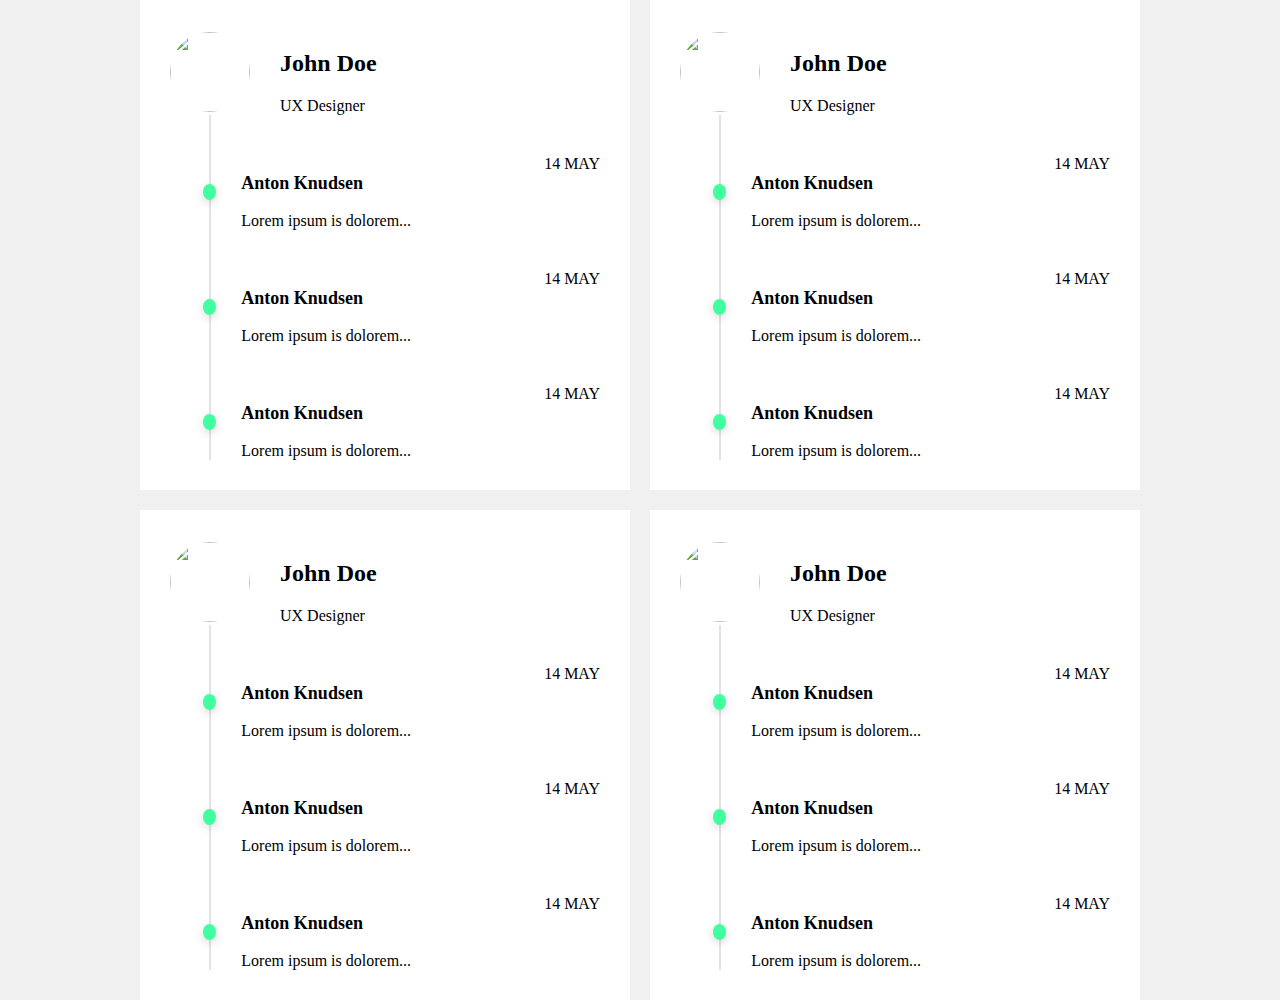
==== 3-4/Задача 2/Задача 2.html @ bfaa4569 "Add files via upload" ====
<!DOCTYPE html>
<html lang="en">
  <head>
    <meta charset="UTF-8" />
    <meta http-equiv="X-UA-Compatible" content="IE=edge" />
    <meta name="viewport" content="width=device-width, initial-scale=1.0" />
    <title>Задача 2</title>
    <link
      href="https://cdn.jsdelivr.net/npm/bootstrap@5.1.1/dist/css/bootstrap.min.css"
      rel="stylesheet"
      integrity="sha384-F3w7mX95PdgyTmZZMECAngseQB83DfGTowi0iMjiWaeVhAn4FJkqJByhZMI3AhiU"
      crossorigin="anonymous"
    />
    <link rel="stylesheet" href="Задача 2.css" />
  </head>
  <body>
    <div class="card">
      <div class="head">
        <img
          src="https://external-content.duckduckgo.com/iu/?u=https%3A%2F%2Fcdn.wallpapersafari.com%2F99%2F86%2FrvuBZM.jpg&f=1&nofb=1"
          alt=""
        />
        <div class="text">
          <h2>John Doe</h2>
          <span>UX Designer</span>
        </div>
      </div>
      <div class="content">
        <div class="line"></div>
        <div class="content-item">
          <div class="dot"></div>
          <div class="text">
            <div class="title">
              <h3>Anton Knudsen</h3>
              <p>Lorem ipsum is dolorem...</p>
            </div>
            <span>14 may</span>
          </div>
        </div>
        <div class="content-item">
          <div class="dot"></div>
          <div class="text">
            <div class="title">
              <h3>Anton Knudsen</h3>
              <p>Lorem ipsum is dolorem...</p>
            </div>
            <span>14 may</span>
          </div>
        </div>
        <div class="content-item">
          <div class="dot"></div>
          <div class="text">
            <div class="title">
              <h3>Anton Knudsen</h3>
              <p>Lorem ipsum is dolorem...</p>
            </div>
            <span>14 may</span>
          </div>
        </div>
      </div>
    </div>
    <div class="card">
      <div class="head">
        <img
          src="https://external-content.duckduckgo.com/iu/?u=https%3A%2F%2Fcdn.wallpapersafari.com%2F99%2F86%2FrvuBZM.jpg&f=1&nofb=1"
          alt=""
        />
        <div class="text">
          <h2>John Doe</h2>
          <span>UX Designer</span>
        </div>
      </div>
      <div class="content">
        <div class="line"></div>
        <div class="content-item">
          <div class="dot"></div>
          <div class="text">
            <div class="title">
              <h3>Anton Knudsen</h3>
              <p>Lorem ipsum is dolorem...</p>
            </div>
            <span>14 may</span>
          </div>
        </div>
        <div class="content-item">
          <div class="dot"></div>
          <div class="text">
            <div class="title">
              <h3>Anton Knudsen</h3>
              <p>Lorem ipsum is dolorem...</p>
            </div>
            <span>14 may</span>
          </div>
        </div>
        <div class="content-item">
          <div class="dot"></div>
          <div class="text">
            <div class="title">
              <h3>Anton Knudsen</h3>
              <p>Lorem ipsum is dolorem...</p>
            </div>
            <span>14 may</span>
          </div>
        </div>
      </div>
    </div>
    <div class="card">
      <div class="head">
        <img
          src="https://external-content.duckduckgo.com/iu/?u=https%3A%2F%2Fcdn.wallpapersafari.com%2F99%2F86%2FrvuBZM.jpg&f=1&nofb=1"
          alt=""
        />
        <div class="text">
          <h2>John Doe</h2>
          <span>UX Designer</span>
        </div>
      </div>
      <div class="content">
        <div class="line"></div>
        <div class="content-item">
          <div class="dot"></div>
          <div class="text">
            <div class="title">
              <h3>Anton Knudsen</h3>
              <p>Lorem ipsum is dolorem...</p>
            </div>
            <span>14 may</span>
          </div>
        </div>
        <div class="content-item">
          <div class="dot"></div>
          <div class="text">
            <div class="title">
              <h3>Anton Knudsen</h3>
              <p>Lorem ipsum is dolorem...</p>
            </div>
            <span>14 may</span>
          </div>
        </div>
        <div class="content-item">
          <div class="dot"></div>
          <div class="text">
            <div class="title">
              <h3>Anton Knudsen</h3>
              <p>Lorem ipsum is dolorem...</p>
            </div>
            <span>14 may</span>
          </div>
        </div>
      </div>
    </div>
    <div class="card">
      <div class="head">
        <img
          src="https://external-content.duckduckgo.com/iu/?u=https%3A%2F%2Fcdn.wallpapersafari.com%2F99%2F86%2FrvuBZM.jpg&f=1&nofb=1"
          alt=""
        />
        <div class="text">
          <h2>John Doe</h2>
          <span>UX Designer</span>
        </div>
      </div>
      <div class="content">
        <div class="line"></div>
        <div class="content-item">
          <div class="dot"></div>
          <div class="text">
            <div class="title">
              <h3>Anton Knudsen</h3>
              <p>Lorem ipsum is dolorem...</p>
            </div>
            <span>14 may</span>
          </div>
        </div>
        <div class="content-item">
          <div class="dot"></div>
          <div class="text">
            <div class="title">
              <h3>Anton Knudsen</h3>
              <p>Lorem ipsum is dolorem...</p>
            </div>
            <span>14 may</span>
          </div>
        </div>
        <div class="content-item">
          <div class="dot"></div>
          <div class="text">
            <div class="title">
              <h3>Anton Knudsen</h3>
              <p>Lorem ipsum is dolorem...</p>
            </div>
            <span>14 may</span>
          </div>
        </div>
      </div>
    </div>
    <script
      src="https://cdn.jsdelivr.net/npm/bootstrap@5.1.1/dist/js/bootstrap.bundle.min.js"
      integrity="sha384-/bQdsTh/da6pkI1MST/rWKFNjaCP5gBSY4sEBT38Q/9RBh9AH40zEOg7Hlq2THRZ"
      crossorigin="anonymous"
    ></script>
  </body>
</html>
---- 3-4/Задача 2/Задача 2.css ----
body {
  background: #f0f0f0;
  display: grid;
  grid-template-columns: 1fr 1fr;
  gap: 20px;
  max-width: 1000px;
  margin: 0 auto;
}

.card {
  background: white;
  padding: 30px;
}
.card .head {
  display: flex;
  align-items: center;
}
.card .head img {
  width: 80px;
  height: 80px;
  border-radius: 100%;
}
.card .head .text {
  margin-left: 30px;
}
.card .head .text h2 {
  font-size: 24px;
}
.card .content {
  padding-top: 40px;
  position: relative;
}
.card .content .line {
  position: absolute;
  left: 39px;
  width: 2px;
  height: 100%;
  background: #e4e2e2;
  top: 0;
  z-index: 1;
}
.card .content .content-item {
  display: flex;
  align-items: center;
  margin-bottom: 40px;
}
.card .content .content-item:last-of-type {
  margin-bottom: 0;
}
.card .content .content-item .dot {
  width: 16px;
  height: 16px;
  border-radius: 100%;
  background: #40ffa0;
  box-shadow: 0px 3px 10px rgba(0, 0, 0, 0.15);
  margin-left: 33px;
  z-index: 2;
}
.card .content .content-item .text {
  margin-left: 25px;
  display: flex;
  align-items: flex-start;
  justify-content: space-between;
  width: 100%;
}
.card .content .content-item .text .title h3 {
  font-size: 18px;
}
.card .content .content-item .text .title p {
  margin: 0;
}
.card .content .content-item .text span {
  text-transform: uppercase;
}

/*# sourceMappingURL=%D0%97%D0%B0%D0%B4%D0%B0%D1%87%D0%B0%202.css.map */
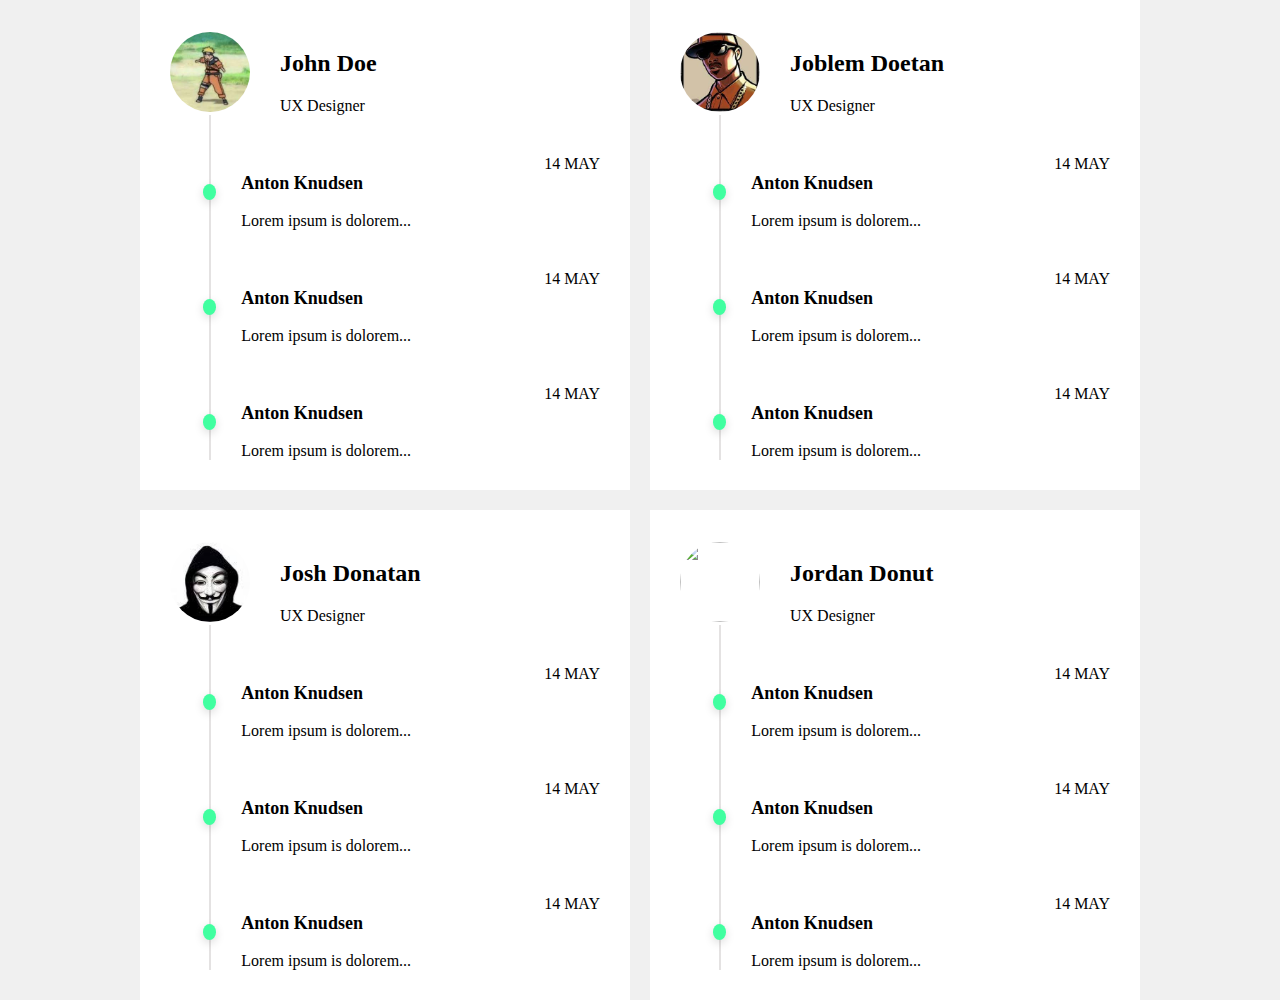
==== commit d0a566c5: "Add files via upload" ====
--- a/3-4/Задача 2/Задача 2.html
+++ b/3-4/Задача 2/Задача 2.html
@@ -17,7 +17,7 @@
     <div class="card">
       <div class="head">
         <img
-          src="https://external-content.duckduckgo.com/iu/?u=https%3A%2F%2Fcdn.wallpapersafari.com%2F99%2F86%2FrvuBZM.jpg&f=1&nofb=1"
+          src="[data-uri]"
           alt=""
         />
         <div class="text">
@@ -62,101 +62,101 @@
     <div class="card">
       <div class="head">
         <img
-          src="https://external-content.duckduckgo.com/iu/?u=https%3A%2F%2Fcdn.wallpapersafari.com%2F99%2F86%2FrvuBZM.jpg&f=1&nofb=1"
-          alt=""
-        />
-        <div class="text">
-          <h2>John Doe</h2>
-          <span>UX Designer</span>
-        </div>
-      </div>
-      <div class="content">
-        <div class="line"></div>
-        <div class="content-item">
-          <div class="dot"></div>
-          <div class="text">
-            <div class="title">
-              <h3>Anton Knudsen</h3>
-              <p>Lorem ipsum is dolorem...</p>
-            </div>
-            <span>14 may</span>
-          </div>
-        </div>
-        <div class="content-item">
-          <div class="dot"></div>
-          <div class="text">
-            <div class="title">
-              <h3>Anton Knudsen</h3>
-              <p>Lorem ipsum is dolorem...</p>
-            </div>
-            <span>14 may</span>
-          </div>
-        </div>
-        <div class="content-item">
-          <div class="dot"></div>
-          <div class="text">
-            <div class="title">
-              <h3>Anton Knudsen</h3>
-              <p>Lorem ipsum is dolorem...</p>
-            </div>
-            <span>14 may</span>
-          </div>
-        </div>
-      </div>
-    </div>
-    <div class="card">
-      <div class="head">
-        <img
-          src="https://external-content.duckduckgo.com/iu/?u=https%3A%2F%2Fcdn.wallpapersafari.com%2F99%2F86%2FrvuBZM.jpg&f=1&nofb=1"
-          alt=""
-        />
-        <div class="text">
-          <h2>John Doe</h2>
-          <span>UX Designer</span>
-        </div>
-      </div>
-      <div class="content">
-        <div class="line"></div>
-        <div class="content-item">
-          <div class="dot"></div>
-          <div class="text">
-            <div class="title">
-              <h3>Anton Knudsen</h3>
-              <p>Lorem ipsum is dolorem...</p>
-            </div>
-            <span>14 may</span>
-          </div>
-        </div>
-        <div class="content-item">
-          <div class="dot"></div>
-          <div class="text">
-            <div class="title">
-              <h3>Anton Knudsen</h3>
-              <p>Lorem ipsum is dolorem...</p>
-            </div>
-            <span>14 may</span>
-          </div>
-        </div>
-        <div class="content-item">
-          <div class="dot"></div>
-          <div class="text">
-            <div class="title">
-              <h3>Anton Knudsen</h3>
-              <p>Lorem ipsum is dolorem...</p>
-            </div>
-            <span>14 may</span>
-          </div>
-        </div>
-      </div>
-    </div>
-    <div class="card">
-      <div class="head">
-        <img
-          src="https://external-content.duckduckgo.com/iu/?u=https%3A%2F%2Fcdn.wallpapersafari.com%2F99%2F86%2FrvuBZM.jpg&f=1&nofb=1"
-          alt=""
-        />
-        <div class="text">
-          <h2>John Doe</h2>
+          src="[data-uri]"
+          alt=""
+        />
+        <div class="text">
+          <h2>Joblem Doetan</h2>
+          <span>UX Designer</span>
+        </div>
+      </div>
+      <div class="content">
+        <div class="line"></div>
+        <div class="content-item">
+          <div class="dot"></div>
+          <div class="text">
+            <div class="title">
+              <h3>Anton Knudsen</h3>
+              <p>Lorem ipsum is dolorem...</p>
+            </div>
+            <span>14 may</span>
+          </div>
+        </div>
+        <div class="content-item">
+          <div class="dot"></div>
+          <div class="text">
+            <div class="title">
+              <h3>Anton Knudsen</h3>
+              <p>Lorem ipsum is dolorem...</p>
+            </div>
+            <span>14 may</span>
+          </div>
+        </div>
+        <div class="content-item">
+          <div class="dot"></div>
+          <div class="text">
+            <div class="title">
+              <h3>Anton Knudsen</h3>
+              <p>Lorem ipsum is dolorem...</p>
+            </div>
+            <span>14 may</span>
+          </div>
+        </div>
+      </div>
+    </div>
+    <div class="card">
+      <div class="head">
+        <img
+          src="[data-uri]"
+          alt=""
+        />
+        <div class="text">
+          <h2>Josh Donatan</h2>
+          <span>UX Designer</span>
+        </div>
+      </div>
+      <div class="content">
+        <div class="line"></div>
+        <div class="content-item">
+          <div class="dot"></div>
+          <div class="text">
+            <div class="title">
+              <h3>Anton Knudsen</h3>
+              <p>Lorem ipsum is dolorem...</p>
+            </div>
+            <span>14 may</span>
+          </div>
+        </div>
+        <div class="content-item">
+          <div class="dot"></div>
+          <div class="text">
+            <div class="title">
+              <h3>Anton Knudsen</h3>
+              <p>Lorem ipsum is dolorem...</p>
+            </div>
+            <span>14 may</span>
+          </div>
+        </div>
+        <div class="content-item">
+          <div class="dot"></div>
+          <div class="text">
+            <div class="title">
+              <h3>Anton Knudsen</h3>
+              <p>Lorem ipsum is dolorem...</p>
+            </div>
+            <span>14 may</span>
+          </div>
+        </div>
+      </div>
+    </div>
+    <div class="card">
+      <div class="head">
+        <img
+          src="https://lh3.googleusercontent.com/proxy/4yDU5JTxJeKX2iCaTXrjL2RvvpPejFYRYxSC6Ul_8ZypNbQbFXp3ZNxMfj3ZmjaptF9EY6yotBN82lIdvm8jtEUpTNkUax6NfW5nuiLRUPC0C98viyUil6GlQ2es"
+          alt=""
+        />
+        <div class="text">
+          <h2>Jordan Donut</h2>
           <span>UX Designer</span>
         </div>
       </div>
